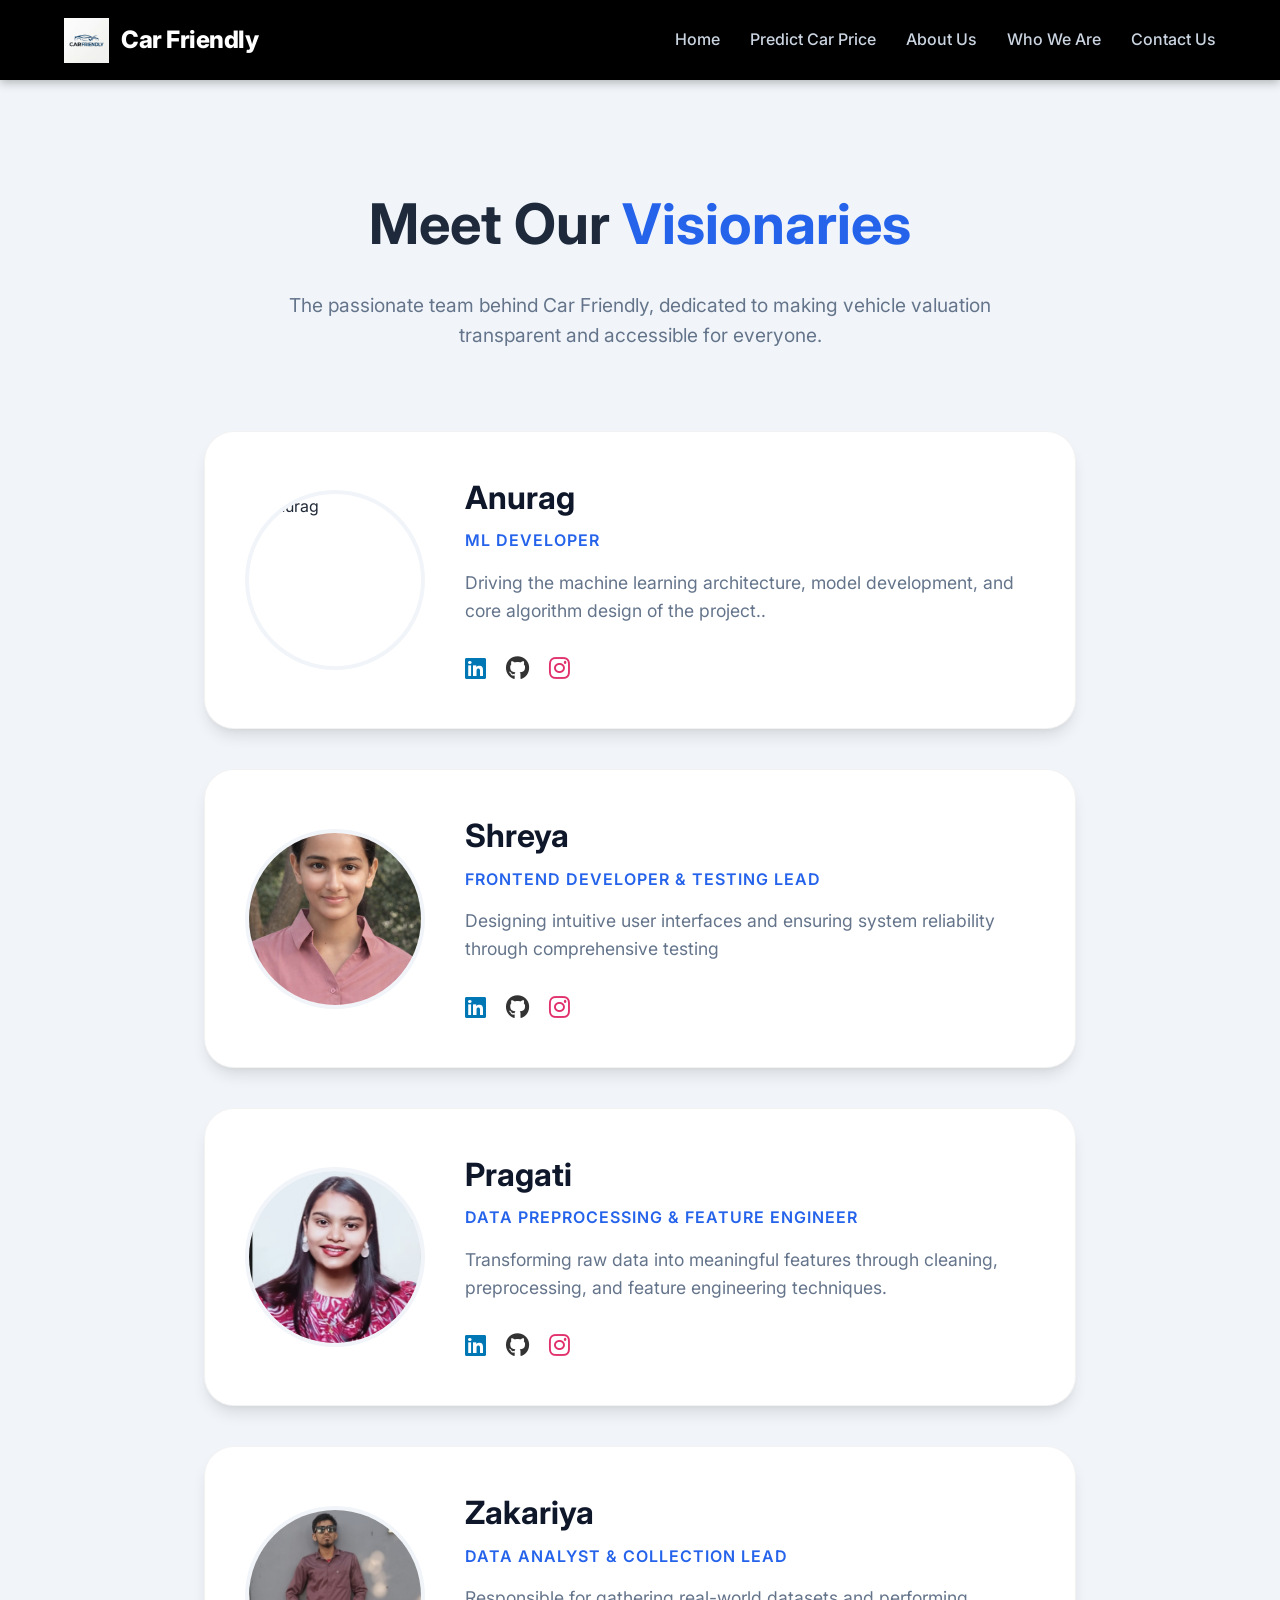
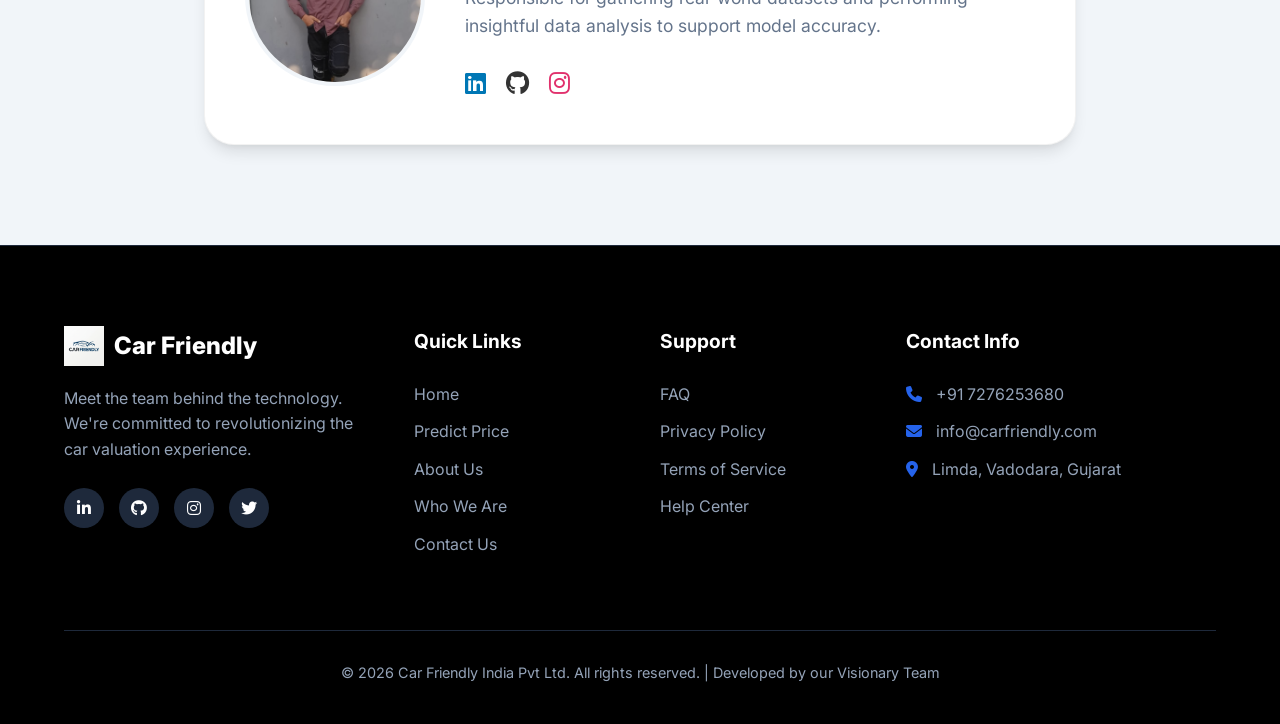
==== projects/frontend/team.html @ 10172215 "Initial commit" ====
<!DOCTYPE html>
<html lang="en">
<head>
    <meta charset="UTF-8">
    <meta name="viewport" content="width=device-width, initial-scale=1.0">
    <title>Who We Are | Car Friendly</title>
    <link rel="stylesheet" href="style.css">
    <link href="https://fonts.googleapis.com/css2?family=Inter:wght@400;500;600;700;800&display=swap" rel="stylesheet">
    <link rel="stylesheet" href="https://cdnjs.cloudflare.com/ajax/libs/font-awesome/6.4.0/css/all.min.css">
    <style>
        .team-grid {
            display: flex;
            flex-direction: column;
            gap: 40px;
            margin-top: 60px;
            max-width: 1000px;
            margin-left: auto;
            margin-right: auto;
        }
        .team-member {
            display: flex;
            align-items: center;
            text-align: left;
            padding: 40px;
            background: white;
            border-radius: 30px;
            transition: var(--transition);
            box-shadow: var(--shadow);
            border: 1px solid rgba(0,0,0,0.05);
            width: 100%;
        }
        @media (max-width: 768px) {
            .team-member {
                flex-direction: column;
                text-align: center;
            }
        }
        .team-member:hover {
            transform: translateY(-10px);
            box-shadow: var(--shadow-lg);
            border-color: var(--primary-color);
        }
        .member-img-container {
            width: 180px;
            height: 180px;
            flex-shrink: 0;
            margin-right: 40px;
            border-radius: 50%;
            overflow: hidden;
            border: 4px solid #f1f5f9;
            transition: var(--transition);
        }
        @media (max-width: 768px) {
            .member-img-container {
                margin-right: 0;
                margin-bottom: 25px;
            }
        }
        .member-info {
            flex: 1;
        }
        .team-member:hover .member-img-container {
            border-color: var(--primary-color);
        }
        .member-img-container img {
            width: 100%;
            height: 100%;
            object-fit: cover;
            filter: grayscale(20%);
        }
        .team-member:hover img {
            filter: grayscale(0%);
        }
        .member-name {
            font-size: 2rem;
            font-weight: 700;
            color: var(--bg-dark);
            margin-bottom: 5px;
        }
        .member-role {
            color: var(--primary-color);
            font-weight: 600;
            font-size: 1rem;
            text-transform: uppercase;
            letter-spacing: 1px;
            margin-bottom: 15px;
            display: block;
        }
        .member-desc {
            color: var(--text-muted);
            font-size: 1.1rem;
            margin-bottom: 25px;
            line-height: 1.6;
        }
        .social-links {
            display: flex;
            justify-content: flex-start;
            gap: 20px;
        }
        @media (max-width: 768px) {
            .social-links {
                justify-content: center;
            }
        }
        .social-link {
            font-size: 1.5rem;
            transition: var(--transition);
        }
        .social-link.linkedin { color: #0077b5; }
        .social-link.github { color: #333; }
        .social-link.instagram { color: #e1306c; }
        
        .social-link:hover {
            transform: translateY(-3px) scale(1.1);
        }
    </style>
</head>
<body>
    <nav>
        <a href="/" class="logo">
            <img src="logo.png" alt="Car Friendly Logo">
            <span>Car Friendly</span>
        </a>
        <ul class="nav-links">
            <li><a href="/">Home</a></li>
            <li><a href="/predict">Predict Car Price</a></li>
            <li><a href="/about">About Us</a></li>
            <li><a href="/team">Who We Are</a></li>
            <li><a href="/contact">Contact Us</a></li>
        </ul>
    </nav>

    <div class="info-section">
        <div style="text-align: center; margin-bottom: 80px;" class="animate-up">
            <h2 style="font-size: 3.5rem;">Meet Our <span style="color: var(--primary-color);">Visionaries</span></h2>
            <p style="color: var(--text-muted); font-size: 1.2rem; max-width: 800px; margin: 20px auto 0;">The passionate team behind Car Friendly, dedicated to making vehicle valuation transparent and accessible for everyone.</p>
        </div>

        <div class="team-grid">
            <!-- Anurag -->
            <div class="team-member animate-up" style="animation-delay: 0.1s;">
                <div class="member-img-container">
                    <img src="anu.jpg" alt="Anurag">
                </div>
                <div class="member-info">
                    <h3 class="member-name">Anurag</h3>
                    <span class="member-role">ML Developer</span>
                    <p class="member-desc">Driving the machine learning architecture, model development, and core algorithm design of the project..</p>
                    <div class="social-links">
                        <a href="www.linkedin.com/in/anurag-verma4" class="social-link linkedin" target="_blank"><i class="fab fa-linkedin"></i></a>
                        <a href="https://github.com/Anu7276" class="social-link github" target="_blank"><i class="fab fa-github"></i></a>
                        <a href="https://www.instagram.com/anuragverma7276/" class="social-link instagram" target="_blank"><i class="fab fa-instagram"></i></a>
                    </div>
                </div>
            </div>

            <!-- Shreya -->
            <div class="team-member animate-up" style="animation-delay: 0.2s;">
                <div class="member-img-container">
                    <img src="shreya.jpeg" alt="Shreya">
                </div>
                <div class="member-info">
                    <h3 class="member-name">Shreya</h3>
                    <span class="member-role">FRONTEND DEVELOPER & TESTING LEAD</span>
                    <p class="member-desc">Designing intuitive user interfaces and ensuring system reliability through comprehensive testing</p>
                    <div class="social-links">
                        <a href="https://www.linkedin.com/in/shreya-shrivastava-a55a16372?utm_source=share_via&utm_content=profile&utm_medium=member_android" class="social-link linkedin" target="_blank"><i class="fab fa-linkedin"></i></a>
                        <a href="https://github.com/shrivastavashreya1722-ai" class="social-link github" target="_blank"><i class="fab fa-github"></i></a>
                        <a href="https://www.instagram.com/shreyaa_shrivastava__/" class="social-link instagram" target="_blank"><i class="fab fa-instagram"></i></a>
                    </div>
                </div>
            </div>

            <!-- Pragati -->
            <div class="team-member animate-up" style="animation-delay: 0.3s;">
                <div class="member-img-container">
                    <img src="pragati'.png" alt="Pragati">
                </div>
                <div class="member-info">
                    <h3 class="member-name">Pragati</h3>
                    <span class="member-role">DATA PREPROCESSING & FEATURE ENGINEER</span>
                    <p class="member-desc">Transforming raw data into meaningful features through cleaning, preprocessing, and feature engineering techniques.</p>
                    <div class="social-links">
                        <a href="https://www.linkedin.com/in/pragati-patel-a748a5389/" class="social-link linkedin" target="_blank"><i class="fab fa-linkedin"></i></a>
                        <a href="https://github.com/Piyuu1409" class="social-link github" target="_blank"><i class="fab fa-github"></i></a>
                        <a href="https://instagram.com/placeholder-pragati" class="social-link instagram" target="_blank"><i class="fab fa-instagram"></i></a>
                    </div>
                </div>
            </div>

            <!-- Zakariya -->
            <div class="team-member animate-up" style="animation-delay: 0.4s;">
                <div class="member-img-container">
                    <img src="zack.jpeg" alt="Zakariya">
                </div>
                <div class="member-info">
                    <h3 class="member-name">Zakariya</h3>
                    <span class="member-role">DATA ANALYST & COLLECTION LEAD</span>
                    <p class="member-desc">Responsible for gathering real-world datasets and performing insightful data analysis to support model accuracy.</p>
                    <div class="social-links">
                        <a href="https://www.linkedin.com/in/mahmadzakariya-patel?utm_source=share_via&utm_content=profile&utm_medium=member_android" class="social-link linkedin" target="_blank"><i class="fab fa-linkedin"></i></a>
                        <a href="https://github.com/Zaku2007" class="social-link github" target="_blank"><i class="fab fa-github"></i></a>
                        <a href="https://www.instagram.com/zakariya_nextgen_07?igsh=ank1ZDV3MXM3czJs" class="social-link instagram" target="_blank"><i class="fab fa-instagram"></i></a>
                    </div>
                </div>
            </div>
        </div>
    </div>

    <footer class="main-footer">
        <div class="footer-container">
            <div class="footer-col">
                <div class="footer-logo">
                    <img src="logo.png" alt="Car Friendly Logo">
                    <span>Car Friendly</span>
                </div>
                <p>Meet the team behind the technology. We're committed to revolutionizing the car valuation experience.</p>
                <div class="footer-socials">
                    <a href="#"><i class="fab fa-linkedin-in"></i></a>
                    <a href="#"><i class="fab fa-github"></i></a>
                    <a href="#"><i class="fab fa-instagram"></i></a>
                    <a href="#"><i class="fab fa-twitter"></i></a>
                </div>
            </div>
            <div class="footer-col">
                <h4>Quick Links</h4>
                <ul>
                    <li><a href="/">Home</a></li>
                    <li><a href="/predict">Predict Price</a></li>
                    <li><a href="/about">About Us</a></li>
                    <li><a href="/team">Who We Are</a></li>
                    <li><a href="/contact">Contact Us</a></li>
                </ul>
            </div>
            <div class="footer-col">
                <h4>Support</h4>
                <ul>
                    <li><a href="#">FAQ</a></li>
                    <li><a href="#">Privacy Policy</a></li>
                    <li><a href="#">Terms of Service</a></li>
                    <li><a href="/contact">Help Center</a></li>
                </ul>
            </div>
            <div class="footer-col">
                <h4>Contact Info</h4>
                <ul style="color: #94a3b8;">
                    <li style="margin-bottom: 12px;"><i class="fas fa-phone" style="margin-right: 10px; color: var(--primary-color);"></i> +91 7276253680</li>
                    <li style="margin-bottom: 12px;"><i class="fas fa-envelope" style="margin-right: 10px; color: var(--primary-color);"></i> info@carfriendly.com</li>
                    <li style="margin-bottom: 12px;"><i class="fas fa-map-marker-alt" style="margin-right: 10px; color: var(--primary-color);"></i> Limda, Vadodara, Gujarat</li>
                </ul>
            </div>
        </div>
        <div class="footer-bottom">
            <p>&copy; 2026 Car Friendly India Pvt Ltd. All rights reserved. | Developed by our Visionary Team</p>
        </div>
    </footer>
</body>
</html>
---- projects/frontend/style.css ----
:root {
    --primary-color: #2563eb;
    --primary-dark: #1d4ed8;
    --secondary-color: #64748b;
    --accent-color: #f59e0b;
    --bg-dark: #0f172a;
    --bg-card: #ffffff;
    --bg-navbar: #000000;
    --text-main: #1e293b;
    --text-muted: #64748b;
    --text-light: #f8fafc;
    --transition: all 0.3s cubic-bezier(0.4, 0, 0.2, 1);
    --shadow: 0 10px 15px -3px rgba(0, 0, 0, 0.1), 0 4px 6px -2px rgba(0, 0, 0, 0.05);
    --shadow-lg: 0 20px 25px -5px rgba(0, 0, 0, 0.1), 0 10px 10px -5px rgba(0, 0, 0, 0.04);
}

* {
    margin: 0;
    padding: 0;
    box-sizing: border-box;
    font-family: 'Inter', -apple-system, BlinkMacSystemFont, sans-serif;
}

body {
    background-color: #f1f5f9;
    color: var(--text-main);
    line-height: 1.6;
    overflow-x: hidden;
}

/* Navbar Styling */
nav {
    background-color: var(--bg-navbar);
    height: 80px;
    display: flex;
    align-items: center;
    justify-content: space-between;
    padding: 0 5%;
    position: sticky;
    top: 0;
    z-index: 1000;
    box-shadow: 0 2px 10px rgba(0,0,0,0.3);
    transition: var(--transition);
}

.logo {
    display: flex;
    align-items: center;
    gap: 12px;
    color: white;
    font-size: 1.5rem;
    font-weight: 800;
    text-decoration: none;
    letter-spacing: -0.5px;
}

.logo img {
    height: 45px;
    object-fit: contain;
}

.nav-links {
    display: flex;
    list-style: none;
    gap: 30px;
}

.nav-links a {
    color: #cbd5e1;
    text-decoration: none;
    font-weight: 500;
    font-size: 1rem;
    transition: var(--transition);
    position: relative;
}

.nav-links a:hover {
    color: white;
}

.nav-links a::after {
    content: '';
    position: absolute;
    bottom: -5px;
    left: 0;
    width: 0;
    height: 2px;
    background-color: var(--primary-color);
    transition: var(--transition);
}

.nav-links a:hover::after {
    width: 100%;
}

.nav-cta {
    background-color: var(--primary-color);
    color: white !important;
    padding: 10px 20px;
    border-radius: 8px;
}

.nav-cta:hover {
    background-color: var(--primary-dark);
    transform: translateY(-2px);
}

/* Hero Section */
.hero {
    padding: 100px 5% 60px;
    display: flex;
    align-items: center;
    justify-content: space-between;
    gap: 50px;
    min-height: 80vh;
    background: linear-gradient(135deg, #ffffff 0%, #f1f5f9 100%);
}

.hero-content {
    flex: 1;
    animation: slideInLeft 1s ease-out;
}

.hero-content h1 {
    font-size: 3.5rem;
    font-weight: 800;
    line-height: 1.2;
    margin-bottom: 20px;
    color: var(--bg-dark);
}

.hero-content p {
    font-size: 1.25rem;
    color: var(--text-muted);
    margin-bottom: 40px;
    max-width: 600px;
}

.hero-image {
    flex: 1;
    animation: fadeIn 1.5s ease-in;
}

.hero-image img {
    width: 100%;
    border-radius: 20px;
    box-shadow: var(--shadow-lg);
}

/* Prediction Form Page Styling */
.prediction-container {
    padding: 60px 5%;
    max-width: 1200px;
    margin: 0 auto;
}

.form-card {
    background: white;
    padding: 40px;
    border-radius: 24px;
    box-shadow: var(--shadow-lg);
    border: 1px solid rgba(0,0,0,0.05);
}

.form-grid {
    display: grid;
    grid-template-columns: repeat(auto-fit, minmax(250px, 1fr));
    gap: 24px;
    margin-bottom: 30px;
}

.form-group {
    display: flex;
    flex-direction: column;
    gap: 8px;
}

.form-group label {
    font-weight: 600;
    font-size: 0.9rem;
    color: var(--text-main);
}

.form-group input, .form-group select {
    padding: 12px 16px;
    border-radius: 12px;
    border: 2px solid #e2e8f0;
    font-size: 1rem;
    transition: var(--transition);
    outline: none;
}

.form-group input:focus, .form-group select:focus {
    border-color: var(--primary-color);
    box-shadow: 0 0 0 4px rgba(37, 99, 235, 0.1);
}

.btn-predict {
    width: 100%;
    padding: 16px;
    background-color: var(--primary-color);
    color: white;
    border: none;
    border-radius: 12px;
    font-size: 1.1rem;
    font-weight: 700;
    cursor: pointer;
    transition: var(--transition);
}

.btn-predict:hover {
    background-color: var(--primary-dark);
    transform: translateY(-2px);
    box-shadow: 0 4px 12px rgba(37, 99, 235, 0.3);
}

/* Result Section */
.result-section {
    margin-top: 40px;
    text-align: center;
    padding: 40px;
    border-radius: 24px;
    background: #f8fafc;
    border: 2px dashed #e2e8f0;
    transition: var(--transition);
}

.result-section.active {
    background: white;
    border-style: solid;
    border-color: var(--primary-color);
}

#car-result-image {
    max-width: 500px;
    width: 100%;
    border-radius: 16px;
    margin-bottom: 20px;
    box-shadow: var(--shadow);
}

.price-display {
    font-size: 2.5rem;
    font-weight: 800;
    color: var(--primary-color);
    margin: 10px 0;
}

/* About/Contact Sections */
.info-section {
    padding: 100px 5%;
    max-width: 1000px;
    margin: 0 auto;
}

.info-content h2 {
    font-size: 3rem;
    margin-bottom: 30px;
    text-align: center;
}

.dream-banner {
    background: var(--bg-dark);
    color: white;
    padding: 60px;
    border-radius: 30px;
    text-align: center;
    margin: 40px 0;
}

.dream-banner h3 {
    font-size: 2.5rem;
    margin-bottom: 10px;
}

/* FAQ Section */
.faq-container {
    max-width: 800px;
    margin: 60px auto;
}

.faq-item {
    margin-bottom: 16px;
    border-radius: 12px;
    background: white;
    overflow: hidden;
    box-shadow: var(--shadow);
}

.faq-question {
    padding: 20px;
    cursor: pointer;
    display: flex;
    justify-content: space-between;
    align-items: center;
    font-weight: 600;
}

.faq-answer {
    padding: 0 20px;
    max-height: 0;
    overflow: hidden;
    transition: var(--transition);
    color: var(--text-muted);
}

.faq-item.active .faq-answer {
    padding: 0 20px 20px;
    max-height: 200px;
}

/* Footer & Who We Are */
.who-we-are {
    background: var(--bg-dark);
    color: white;
    padding: 100px 5%;
}

.who-we-are-grid {
    display: grid;
    grid-template-columns: repeat(auto-fit, minmax(200px, 1fr));
    gap: 40px;
    margin-top: 50px;
}

.who-card {
    background: rgba(255,255,255,0.05);
    padding: 30px;
    border-radius: 20px;
    border: 1px solid rgba(255,255,255,0.1);
}

.who-card h4 {
    margin-bottom: 15px;
    color: var(--primary-color);
}

/* Footer Styling */
.main-footer {
    background: #000000;
    color: #94a3b8;
    padding: 80px 5% 40px;
    border-top: 1px solid #1e293b;
}

.footer-container {
    display: grid;
    grid-template-columns: 1.5fr 1fr 1fr 1.5fr;
    gap: 40px;
    max-width: 1200px;
    margin: 0 auto;
}

.footer-col h4 {
    color: white;
    font-size: 1.2rem;
    margin-bottom: 25px;
    font-weight: 700;
}

.footer-col ul {
    list-style: none;
}

.footer-col ul li {
    margin-bottom: 12px;
}

.footer-col ul li a {
    color: #94a3b8;
    text-decoration: none;
    transition: var(--transition);
}

.footer-col ul li a:hover {
    color: var(--primary-color);
    padding-left: 5px;
}

.footer-logo {
    display: flex;
    align-items: center;
    gap: 10px;
    color: white;
    font-size: 1.5rem;
    font-weight: 800;
    margin-bottom: 20px;
}

.footer-logo img {
    height: 40px;
}

.footer-socials {
    display: flex;
    gap: 15px;
    margin-top: 25px;
}

.footer-socials a {
    width: 40px;
    height: 40px;
    background: #1e293b;
    color: white;
    display: flex;
    align-items: center;
    justify-content: center;
    border-radius: 50%;
    transition: var(--transition);
    text-decoration: none;
}

.footer-socials a:hover {
    background: var(--primary-color);
    transform: translateY(-5px);
}

.footer-bottom {
    margin-top: 60px;
    padding-top: 30px;
    border-top: 1px solid #1e293b;
    text-align: center;
    font-size: 0.9rem;
}

@media (max-width: 992px) {
    .footer-container {
        grid-template-columns: 1fr 1fr;
    }
}

@media (max-width: 600px) {
    .footer-container {
        grid-template-columns: 1fr;
    }
}

/* Animations */
@keyframes fadeIn {
    from { opacity: 0; }
    to { opacity: 1; }
}

@keyframes slideInLeft {
    from { opacity: 0; transform: translateX(-50px); }
    to { opacity: 1; transform: translateX(0); }
}

@keyframes slideUp {
    from { opacity: 0; transform: translateY(30px); }
    to { opacity: 1; transform: translateY(0); }
}

.animate-up {
    animation: slideUp 0.8s ease-out forwards;
}

/* Responsive */
@media (max-width: 768px) {
    .hero {
        flex-direction: column;
        padding-top: 60px;
        text-align: center;
    }
    .hero-content h1 { font-size: 2.5rem; }
    .nav-links { display: none; }
}
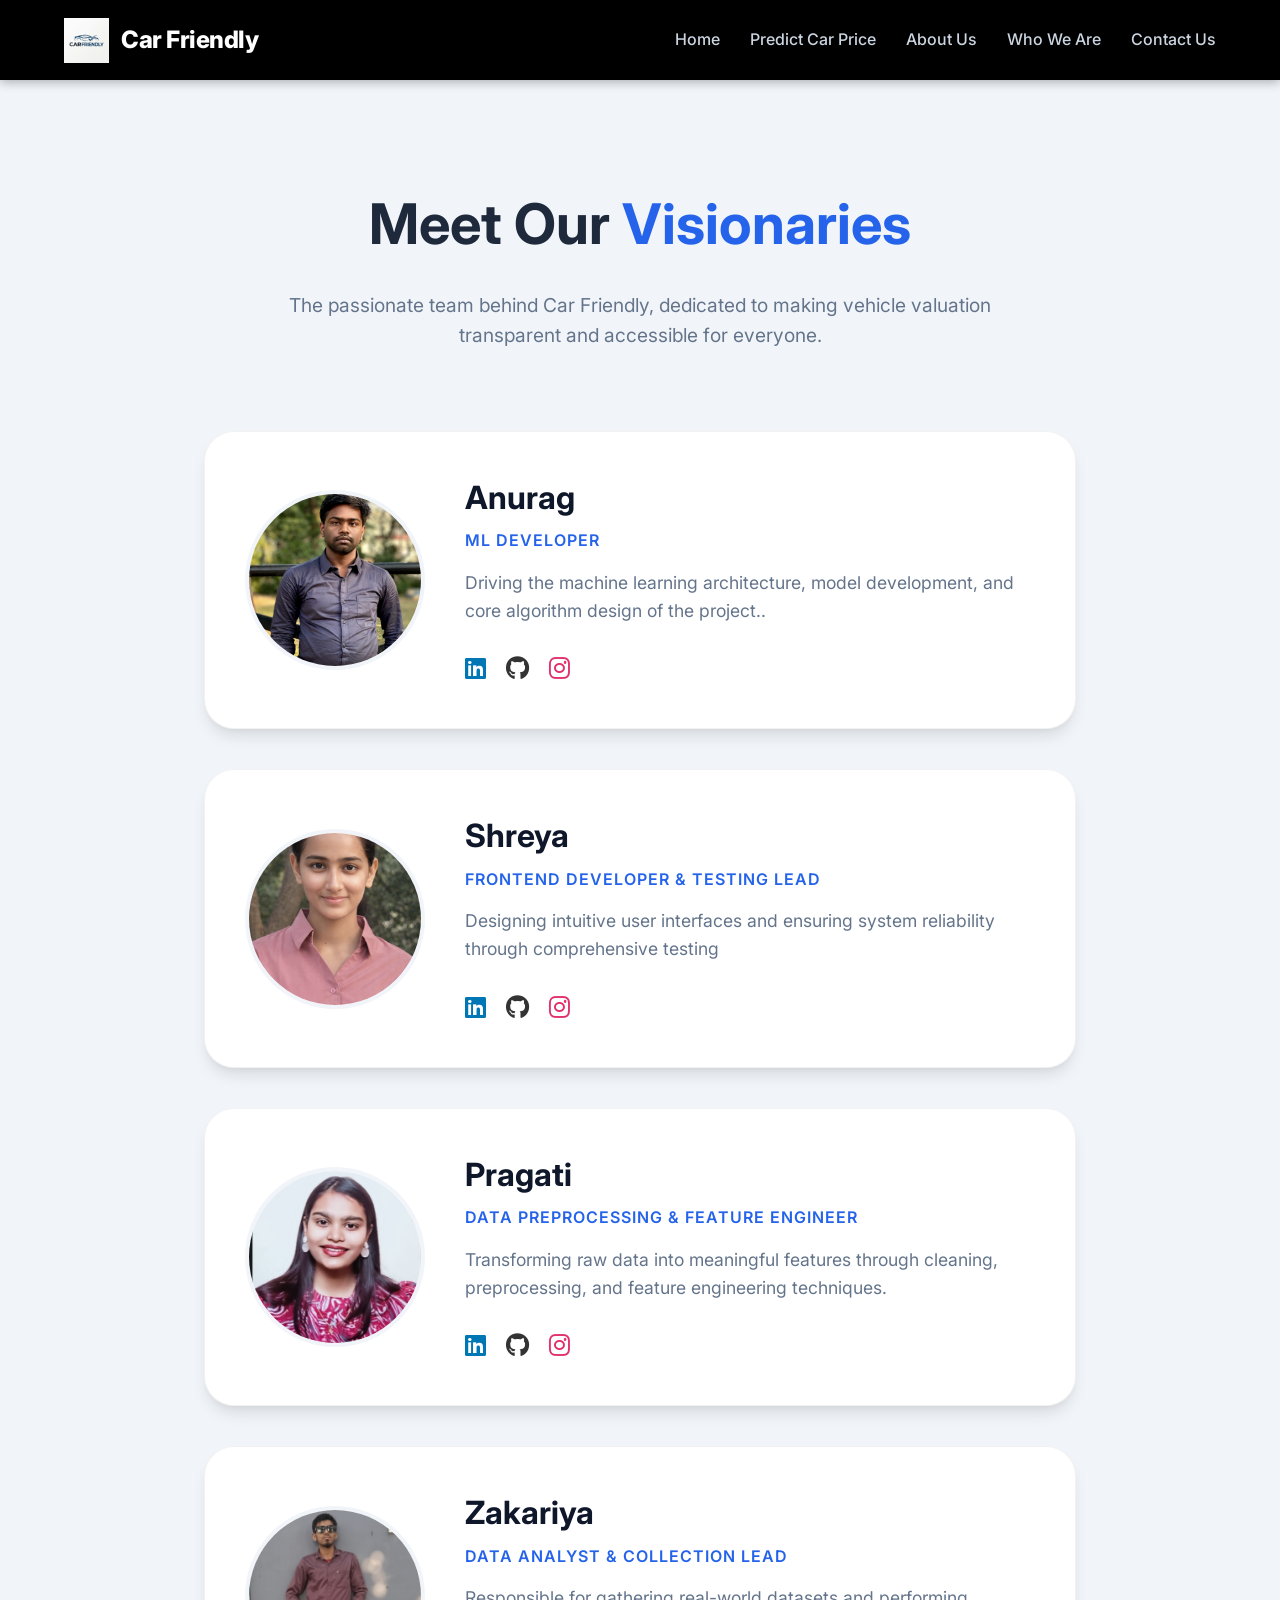
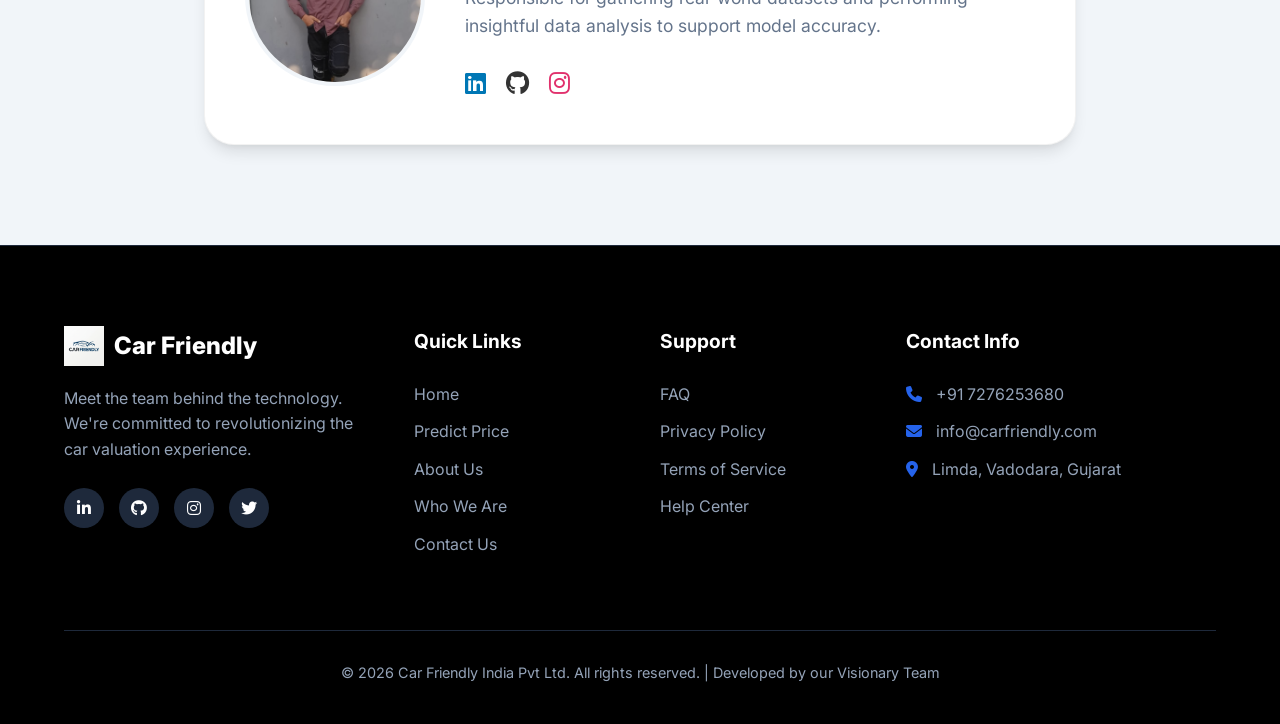
==== commit 058f9882: "Fix Anurag team image path" ====
--- a/projects/frontend/team.html
+++ b/projects/frontend/team.html
@@ -140,14 +140,14 @@
             <!-- Anurag -->
             <div class="team-member animate-up" style="animation-delay: 0.1s;">
                 <div class="member-img-container">
-                    <img src="anu.jpg" alt="Anurag">
+                    <img src="anu.JPG" alt="Anurag">
                 </div>
                 <div class="member-info">
                     <h3 class="member-name">Anurag</h3>
                     <span class="member-role">ML Developer</span>
                     <p class="member-desc">Driving the machine learning architecture, model development, and core algorithm design of the project..</p>
                     <div class="social-links">
-                        <a href="www.linkedin.com/in/anurag-verma4" class="social-link linkedin" target="_blank"><i class="fab fa-linkedin"></i></a>
+                        <a href="https://www.linkedin.com/in/anurag-verma4" class="social-link linkedin" target="_blank"><i class="fab fa-linkedin"></i></a>
                         <a href="https://github.com/Anu7276" class="social-link github" target="_blank"><i class="fab fa-github"></i></a>
                         <a href="https://www.instagram.com/anuragverma7276/" class="social-link instagram" target="_blank"><i class="fab fa-instagram"></i></a>
                     </div>
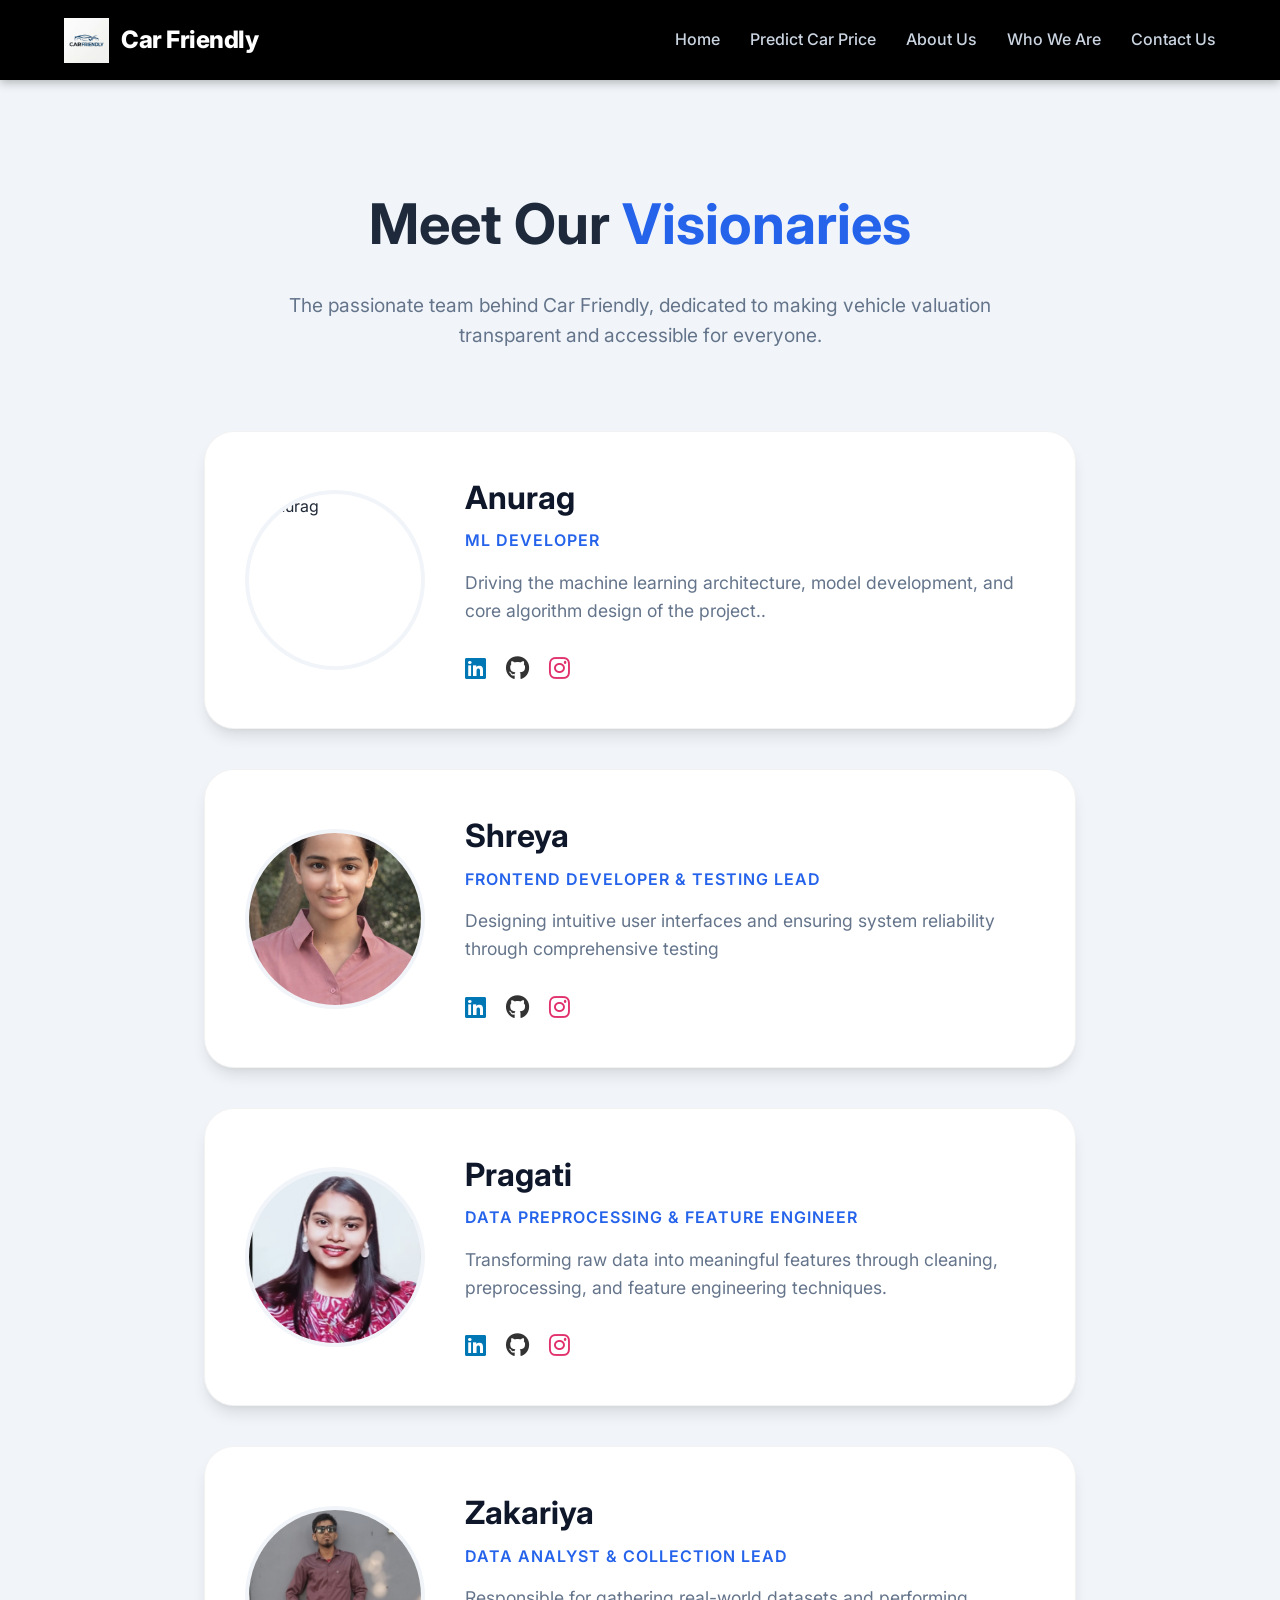
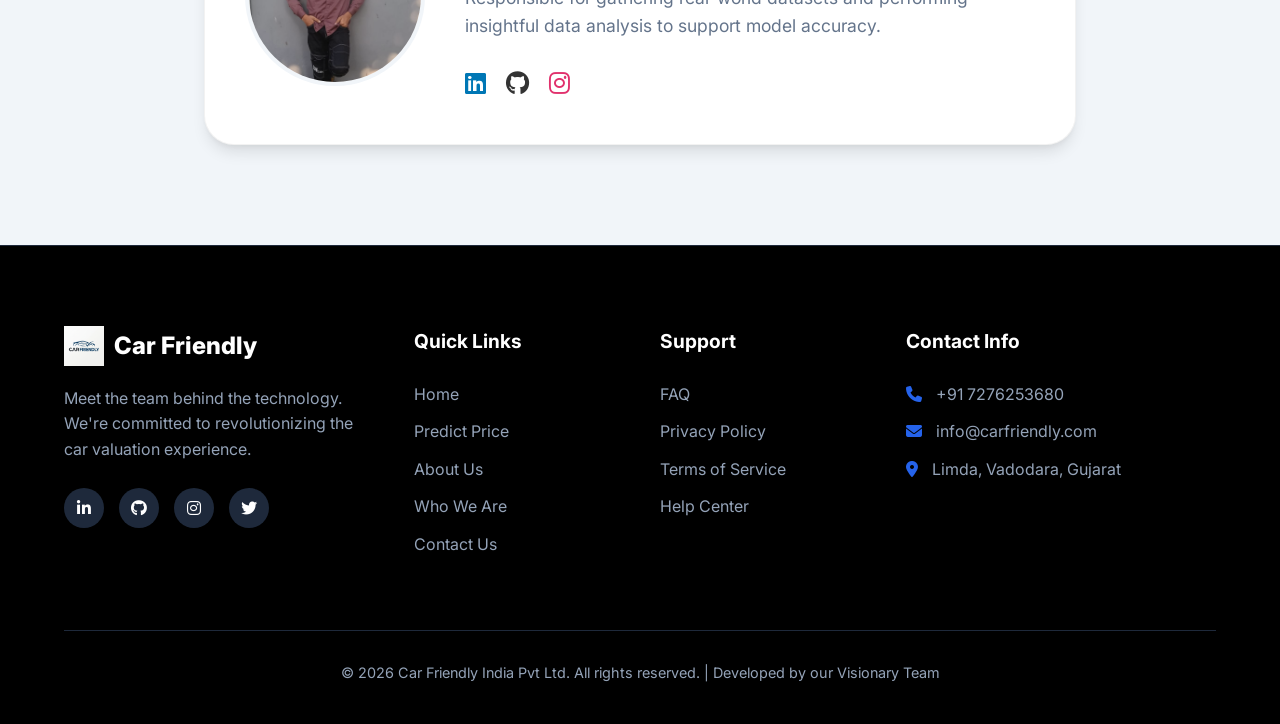
==== commit ffe2df7d: "Use lowercase Anurag image path" ====
--- a/projects/frontend/team.html
+++ b/projects/frontend/team.html
@@ -140,7 +140,7 @@
             <!-- Anurag -->
             <div class="team-member animate-up" style="animation-delay: 0.1s;">
                 <div class="member-img-container">
-                    <img src="anu.JPG" alt="Anurag">
+                    <img src="anu.jpg" alt="Anurag">
                 </div>
                 <div class="member-info">
                     <h3 class="member-name">Anurag</h3>
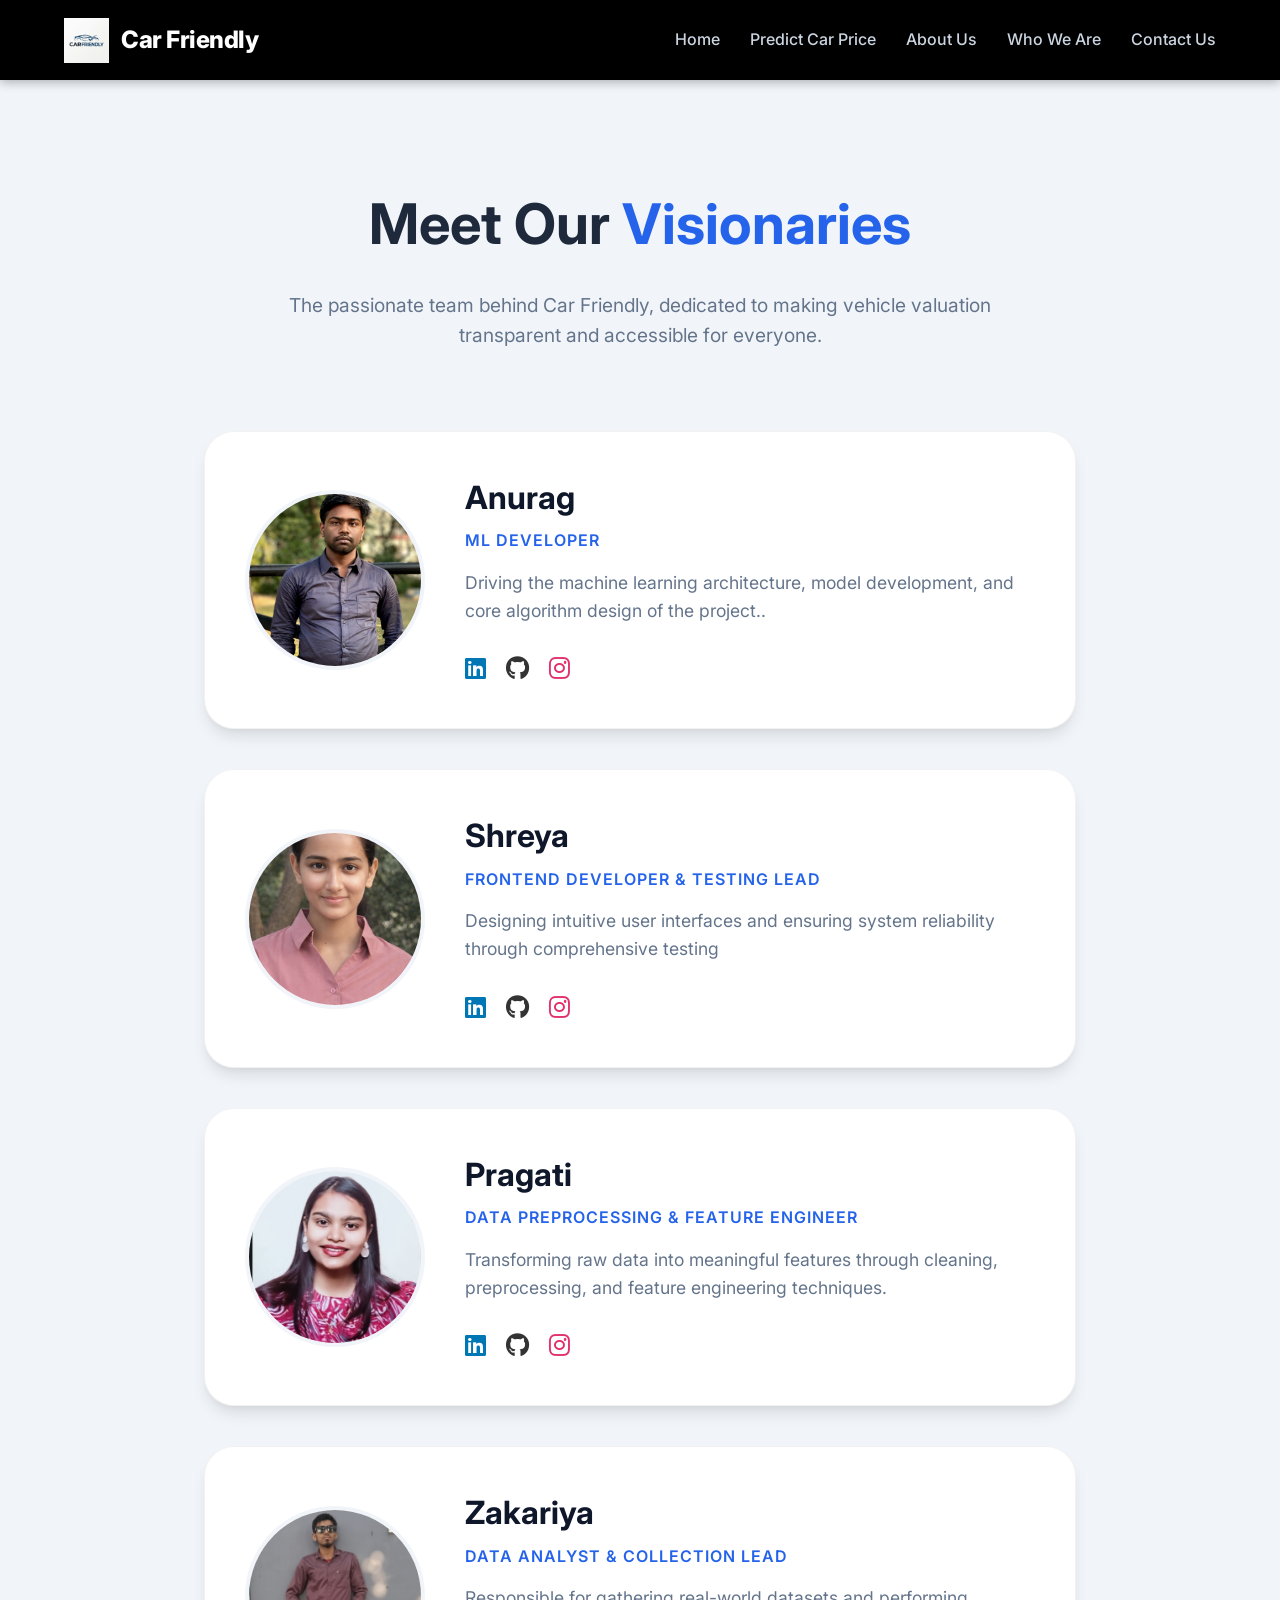
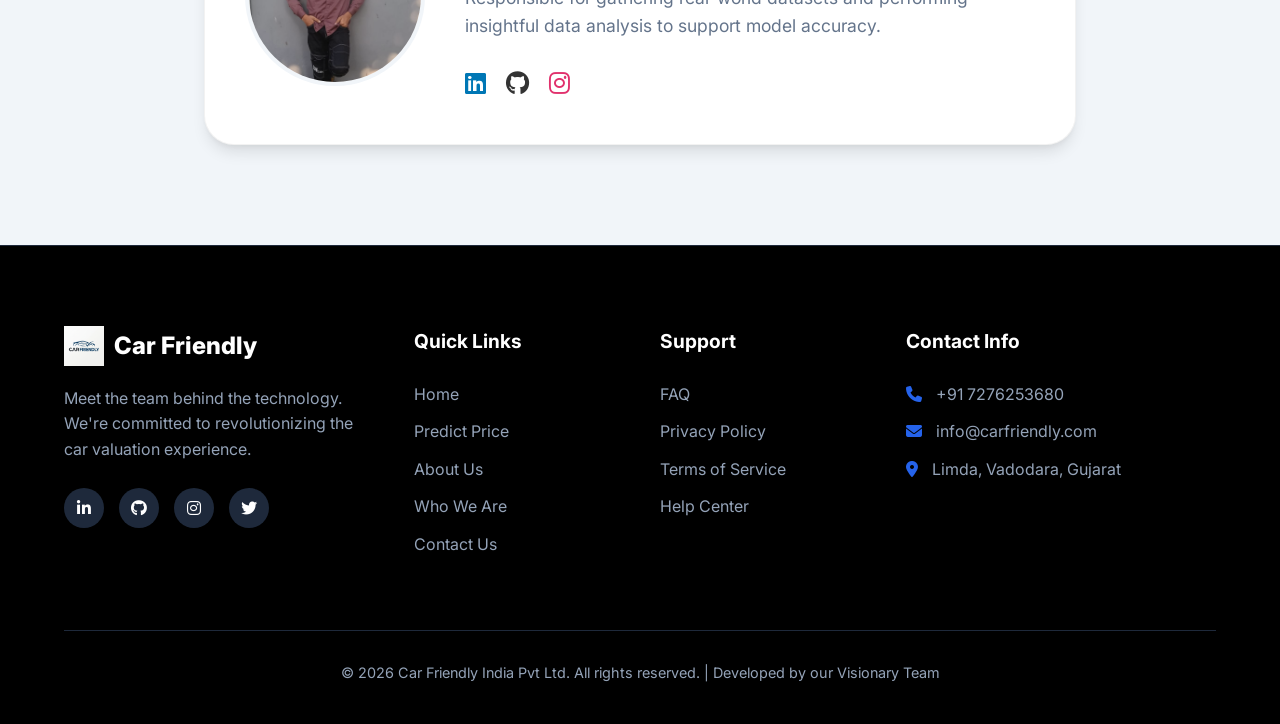
==== commit ff86f01b: "Update team.html" ====
--- a/projects/frontend/team.html
+++ b/projects/frontend/team.html
@@ -140,7 +140,7 @@
             <!-- Anurag -->
             <div class="team-member animate-up" style="animation-delay: 0.1s;">
                 <div class="member-img-container">
-                    <img src="anu.jpg" alt="Anurag">
+                    <img src="anu.JPG" alt="Anurag">
                 </div>
                 <div class="member-info">
                     <h3 class="member-name">Anurag</h3>
